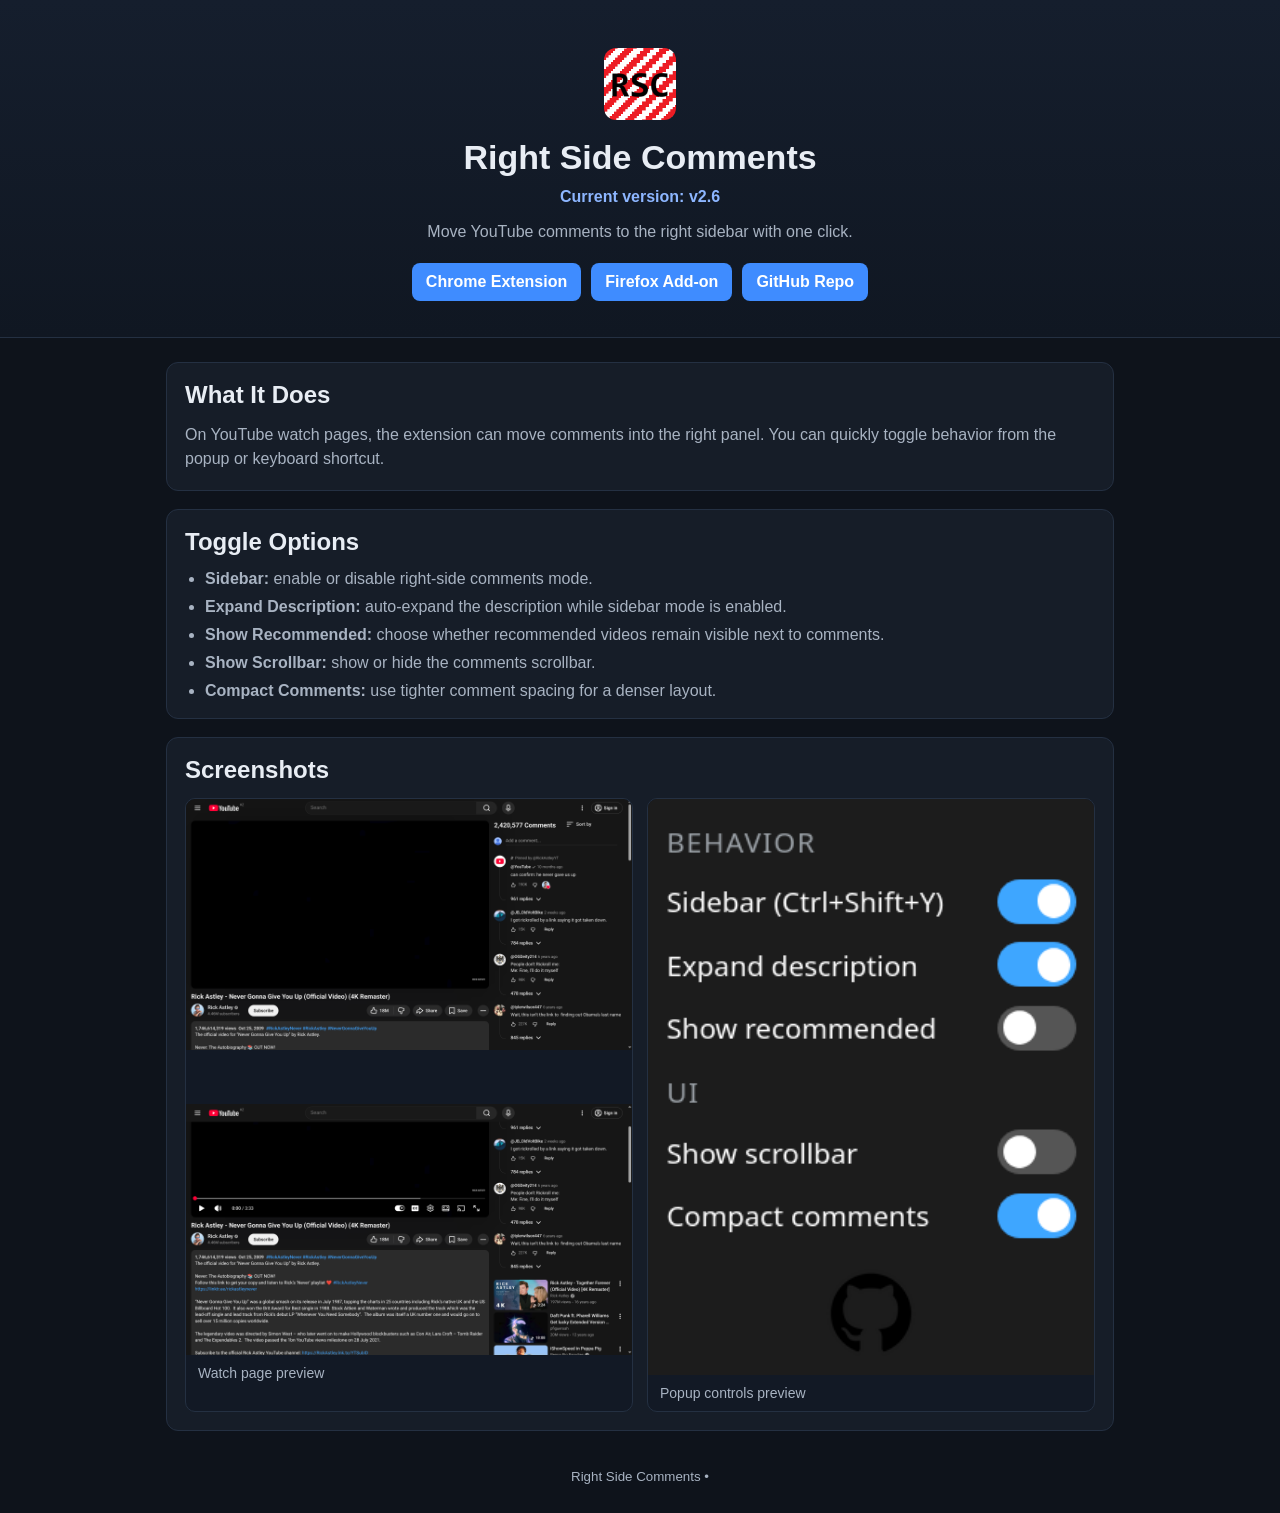
==== docs/index.html @ 1a4c7082 "basic landing page" ====
<!doctype html>
<html lang="en">
<head>
  <meta charset="utf-8" />
  <meta name="viewport" content="width=device-width, initial-scale=1" />
  <title>Right Side Comments</title>
  <meta
    name="description"
    content="Move YouTube comments to the right side with quick toggles for recommended videos, scrollbar visibility, and compact layout."
  />
  <link rel="stylesheet" href="./style.css" />
</head>
<body>
  <header class="hero">
    <img src="../icon.png" alt="Right Side Comments icon" class="logo" />
    <h1>Right Side Comments</h1>
    <p class="version">Current version: v2.6</p>
    <p>Move YouTube comments to the right sidebar with one click.</p>
    <div class="actions">
      <a href="https://chromewebstore.google.com/detail/right-side-commments/dbbdaiekbopmfbjdchgggfeabapnacnh" target="_blank" rel="noopener noreferrer">Chrome Extension</a>
      <a href="https://addons.mozilla.org/en-US/firefox/addon/right-side-comments/" target="_blank" rel="noopener noreferrer">Firefox Add-on</a>
      <a href="https://github.com/La5u/Right-Side-Comments" target="_blank" rel="noopener noreferrer">GitHub Repo</a>
    </div>
  </header>

  <main class="container">
    <section>
      <h2>What It Does</h2>
      <p>
        On YouTube watch pages, the extension can move comments into the right panel.
        You can quickly toggle behavior from the popup or keyboard shortcut.
      </p>
    </section>

    <section>
      <h2>Toggle Options</h2>
      <ul class="toggle-list">
        <li><strong>Sidebar:</strong> enable or disable right-side comments mode.</li>
        <li><strong>Expand Description:</strong> auto-expand the description while sidebar mode is enabled.</li>
        <li><strong>Show Recommended:</strong> choose whether recommended videos remain visible next to comments.</li>
        <li><strong>Show Scrollbar:</strong> show or hide the comments scrollbar.</li>
        <li><strong>Compact Comments:</strong> use tighter comment spacing for a denser layout.</li>
      </ul>
    </section>

    <section>
      <h2>Screenshots</h2>
      <div class="shots">
        <figure>
          <img src="./images/comments.png" alt="Watch page preview" />
            <br>
            <br>
            <br>
          <img src="./images/comments2.png" alt="Watch page preview2" />
          <figcaption>Watch page preview</figcaption>
        </figure>
        <figure>
          <img src="./images/popup.png" alt="Popup preview" />
          <figcaption>Popup controls preview</figcaption>
        </figure>
      </div>
    </section>
  </main>

  <footer>
    <small>Right Side Comments • <span id="year"></span></small>
  </footer>

  <script src="./script.js"></script>
</body>
</html>
---- docs/style.css ----
:root {
  --bg: #0e131b;
  --surface: #161d28;
  --text: #e8edf4;
  --muted: #a8b3c2;
  --line: #243042;
  --brand: #3f8cff;
}

* {
  box-sizing: border-box;
}

body {
  margin: 0;
  font-family: "Segoe UI", Tahoma, Geneva, Verdana, sans-serif;
  color: var(--text);
  background: var(--bg);
}

.hero {
  text-align: center;
  padding: 48px 16px 36px;
  background: linear-gradient(180deg, #151e2d 0%, #101722 100%);
  border-bottom: 1px solid var(--line);
}

.logo {
  width: 72px;
  height: 72px;
  border-radius: 12px;
}

h1 {
  margin: 14px 0 8px;
  font-size: 34px;
}

h2 {
  margin: 0 0 14px;
  font-size: 24px;
}

h3 {
  margin: 0 0 8px;
  font-size: 18px;
}

p {
  margin: 0;
  line-height: 1.55;
  color: var(--muted);
}

.version {
  margin-bottom: 10px;
  color: #8db6ff;
  font-weight: 600;
}

.actions {
  margin-top: 18px;
  display: flex;
  justify-content: center;
  flex-wrap: wrap;
  gap: 10px;
}

.actions a {
  display: inline-flex;
  align-items: center;
  justify-content: center;
  text-decoration: none;
  background: var(--brand);
  color: #fff;
  font-weight: 600;
  padding: 10px 14px;
  border-radius: 8px;
}

.actions a:hover {
  filter: brightness(0.95);
}

.container {
  max-width: 980px;
  margin: 0 auto;
  padding: 24px 16px 36px;
  display: grid;
  gap: 18px;
}

section {
  background: var(--surface);
  border: 1px solid var(--line);
  border-radius: 12px;
  padding: 18px;
}

.toggle-list {
  margin: 0;
  padding-left: 20px;
  color: var(--muted);
  display: grid;
  gap: 10px;
}

.shots {
  display: grid;
  gap: 14px;
  grid-template-columns: repeat(auto-fit, minmax(260px, 1fr));
}

figure {
  margin: 0;
  border: 1px solid var(--line);
  border-radius: 10px;
  overflow: hidden;
  background: #121925;
}

figure img {
  width: 100%;
  display: block;
}

figcaption {
  padding: 10px 12px;
  color: var(--muted);
  font-size: 14px;
}

footer {
  text-align: center;
  padding: 0 12px 28px;
  color: var(--muted);
}
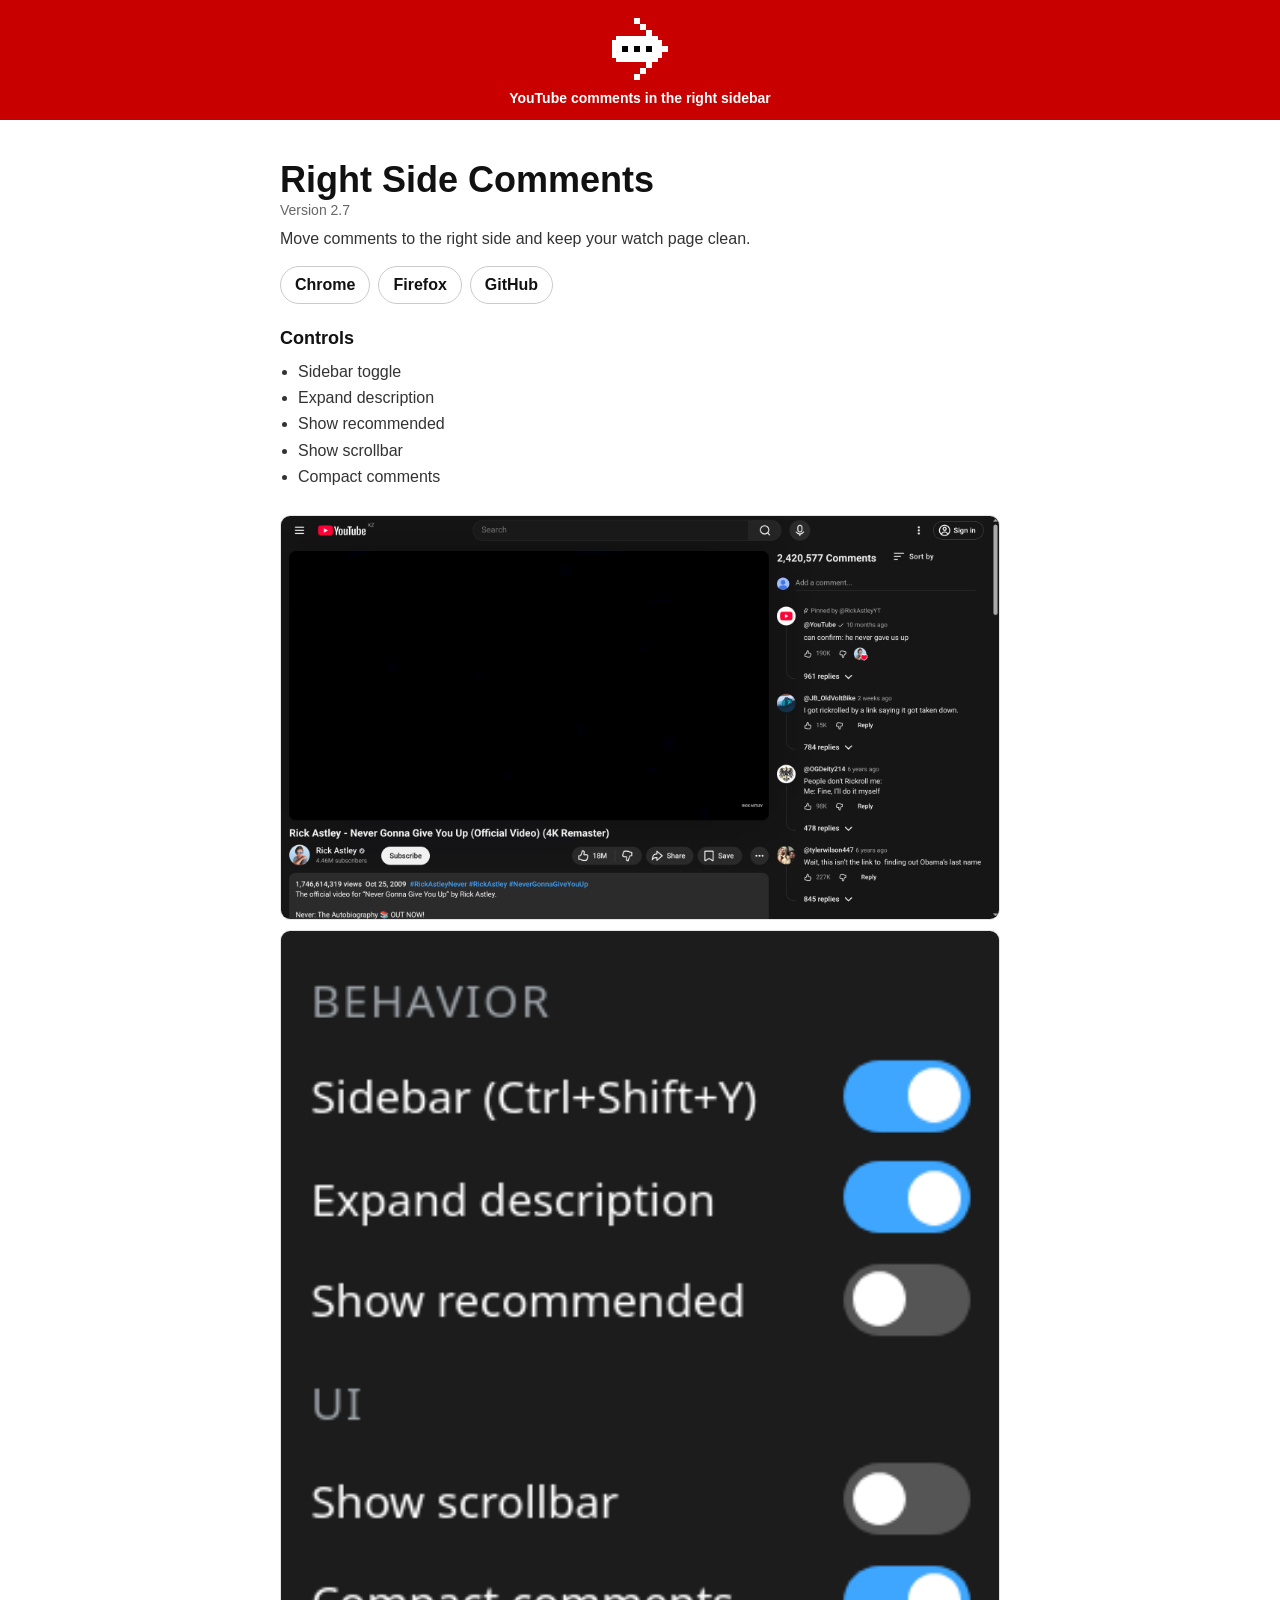
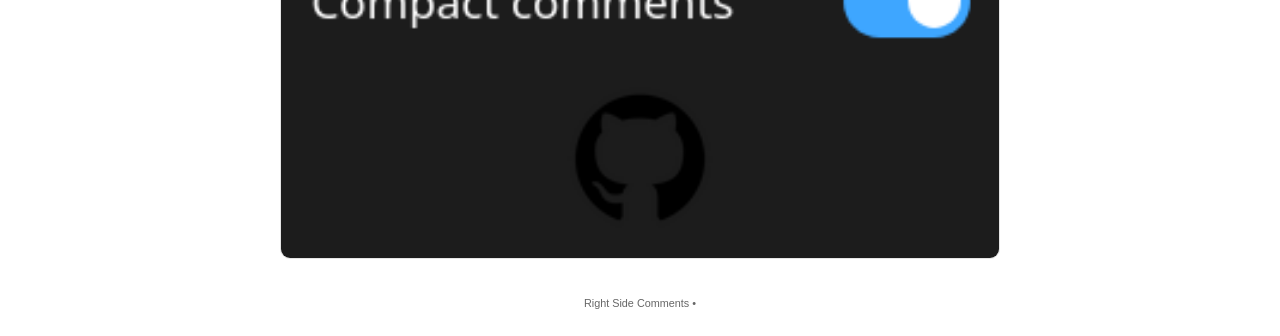
==== commit 945fd026: "updated site to be minimalistic" ====
--- a/docs/index.html
+++ b/docs/index.html
@@ -10,55 +10,37 @@
   />
   <link rel="stylesheet" href="./style.css" />
 </head>
-<body>
-  <header class="hero">
-    <img src="../icon.png" alt="Right Side Comments icon" class="logo" />
-    <h1>Right Side Comments</h1>
-    <p class="version">Current version: v2.6</p>
-    <p>Move YouTube comments to the right sidebar with one click.</p>
-    <div class="actions">
-      <a href="https://chromewebstore.google.com/detail/right-side-commments/dbbdaiekbopmfbjdchgggfeabapnacnh" target="_blank" rel="noopener noreferrer">Chrome Extension</a>
-      <a href="https://addons.mozilla.org/en-US/firefox/addon/right-side-comments/" target="_blank" rel="noopener noreferrer">Firefox Add-on</a>
-      <a href="https://github.com/La5u/Right-Side-Comments" target="_blank" rel="noopener noreferrer">GitHub Repo</a>
-    </div>
+  <body>
+  <header class="banner">
+    <img src="../icon128.png" alt="Right Side Comments icon" class="logo" />
+    <p>YouTube comments in the right sidebar</p>
   </header>
 
   <main class="container">
-    <section>
-      <h2>What It Does</h2>
-      <p>
-        On YouTube watch pages, the extension can move comments into the right panel.
-        You can quickly toggle behavior from the popup or keyboard shortcut.
-      </p>
-    </section>
+    <h1>Right Side Comments</h1>
+    <p class="version">Version 2.7</p>
+    <p class="lead">Move comments to the right side and keep your watch page clean.</p>
+
+    <div class="actions">
+      <a href="https://chromewebstore.google.com/detail/right-side-commments/dbbdaiekbopmfbjdchgggfeabapnacnh" target="_blank" rel="noopener noreferrer">Chrome</a>
+      <a href="https://addons.mozilla.org/en-US/firefox/addon/right-side-comments/" target="_blank" rel="noopener noreferrer">Firefox</a>
+      <a href="https://github.com/La5u/Right-Side-Comments" target="_blank" rel="noopener noreferrer">GitHub</a>
+    </div>
 
     <section>
-      <h2>Toggle Options</h2>
-      <ul class="toggle-list">
-        <li><strong>Sidebar:</strong> enable or disable right-side comments mode.</li>
-        <li><strong>Expand Description:</strong> auto-expand the description while sidebar mode is enabled.</li>
-        <li><strong>Show Recommended:</strong> choose whether recommended videos remain visible next to comments.</li>
-        <li><strong>Show Scrollbar:</strong> show or hide the comments scrollbar.</li>
-        <li><strong>Compact Comments:</strong> use tighter comment spacing for a denser layout.</li>
+      <h2>Controls</h2>
+      <ul>
+        <li>Sidebar toggle</li>
+        <li>Expand description</li>
+        <li>Show recommended</li>
+        <li>Show scrollbar</li>
+        <li>Compact comments</li>
       </ul>
     </section>
 
-    <section>
-      <h2>Screenshots</h2>
-      <div class="shots">
-        <figure>
-          <img src="./images/comments.png" alt="Watch page preview" />
-            <br>
-            <br>
-            <br>
-          <img src="./images/comments2.png" alt="Watch page preview2" />
-          <figcaption>Watch page preview</figcaption>
-        </figure>
-        <figure>
-          <img src="./images/popup.png" alt="Popup preview" />
-          <figcaption>Popup controls preview</figcaption>
-        </figure>
-      </div>
+    <section class="shots">
+      <img src="./images/comments.png" alt="Comments on the right" />
+      <img src="./images/popup.png" alt="Popup controls" />
     </section>
   </main>
 
--- a/docs/style.css
+++ b/docs/style.css
@@ -1,137 +1,114 @@
-:root {
-  --bg: #0e131b;
-  --surface: #161d28;
-  --text: #e8edf4;
-  --muted: #a8b3c2;
-  --line: #243042;
-  --brand: #3f8cff;
-}
-
 * {
   box-sizing: border-box;
 }
 
 body {
   margin: 0;
-  font-family: "Segoe UI", Tahoma, Geneva, Verdana, sans-serif;
-  color: var(--text);
-  background: var(--bg);
+  font-family: -apple-system, BlinkMacSystemFont, "Segoe UI", Helvetica, Arial, sans-serif;
+  color: #111;
+  background: #fff;
 }
 
-.hero {
+.banner {
+  background: #c80000;
+  color: #fff;
   text-align: center;
-  padding: 48px 16px 36px;
-  background: linear-gradient(180deg, #151e2d 0%, #101722 100%);
-  border-bottom: 1px solid var(--line);
+  padding: 18px 16px 14px;
+  font-size: 14px;
+  font-weight: 600;
+}
+
+.banner p {
+  margin: 8px 0 0;
+}
+
+.container {
+  max-width: 760px;
+  margin: 0 auto;
+  padding: 26px 20px 36px;
 }
 
 .logo {
-  width: 72px;
-  height: 72px;
-  border-radius: 12px;
+  width: 64px;
+  height: 64px;
+  border-radius: 14px;
+  display: block;
+  margin: 0 auto;
 }
 
 h1 {
-  margin: 14px 0 8px;
-  font-size: 34px;
-}
-
-h2 {
-  margin: 0 0 14px;
-  font-size: 24px;
-}
-
-h3 {
-  margin: 0 0 8px;
-  font-size: 18px;
-}
-
-p {
-  margin: 0;
-  line-height: 1.55;
-  color: var(--muted);
+  margin: 14px 0 2px;
+  font-size: 36px;
+  line-height: 1.1;
 }
 
 .version {
-  margin-bottom: 10px;
-  color: #8db6ff;
-  font-weight: 600;
+  margin: 0;
+  color: #666;
+  font-size: 14px;
+}
+
+.lead {
+  margin: 12px 0 0;
+  color: #333;
+  max-width: 560px;
 }
 
 .actions {
   margin-top: 18px;
   display: flex;
-  justify-content: center;
   flex-wrap: wrap;
-  gap: 10px;
+  gap: 8px;
 }
 
 .actions a {
-  display: inline-flex;
-  align-items: center;
-  justify-content: center;
+  border: 1px solid #cbcbcb;
+  border-radius: 999px;
+  padding: 9px 14px;
   text-decoration: none;
-  background: var(--brand);
-  color: #fff;
+  color: #111;
   font-weight: 600;
-  padding: 10px 14px;
-  border-radius: 8px;
+  background: #fff;
+  transition: border-color 0.16s ease, color 0.16s ease, transform 0.16s ease;
 }
 
 .actions a:hover {
-  filter: brightness(0.95);
-}
-
-.container {
-  max-width: 980px;
-  margin: 0 auto;
-  padding: 24px 16px 36px;
-  display: grid;
-  gap: 18px;
+  border-color: #c80000;
+  color: #c80000;
+  transform: translateY(-1px);
 }
 
 section {
-  background: var(--surface);
-  border: 1px solid var(--line);
-  border-radius: 12px;
-  padding: 18px;
+  margin-top: 24px;
 }
 
-.toggle-list {
+h2 {
+  margin: 0 0 10px;
+  font-size: 18px;
+}
+
+ul {
   margin: 0;
-  padding-left: 20px;
-  color: var(--muted);
+  padding-left: 18px;
+  color: #333;
+  line-height: 1.65;
+}
+
+.shots {
   display: grid;
   gap: 10px;
 }
 
-.shots {
-  display: grid;
-  gap: 14px;
-  grid-template-columns: repeat(auto-fit, minmax(260px, 1fr));
-}
-
-figure {
-  margin: 0;
-  border: 1px solid var(--line);
+.shots img {
+  width: 100%;
+  border: 1px solid #e4e4e4;
   border-radius: 10px;
-  overflow: hidden;
-  background: #121925;
-}
-
-figure img {
-  width: 100%;
   display: block;
-}
-
-figcaption {
-  padding: 10px 12px;
-  color: var(--muted);
-  font-size: 14px;
 }
 
 footer {
   text-align: center;
-  padding: 0 12px 28px;
-  color: var(--muted);
+  color: #666;
+  padding: 0 16px 26px;
+  font-size: 13px;
 }
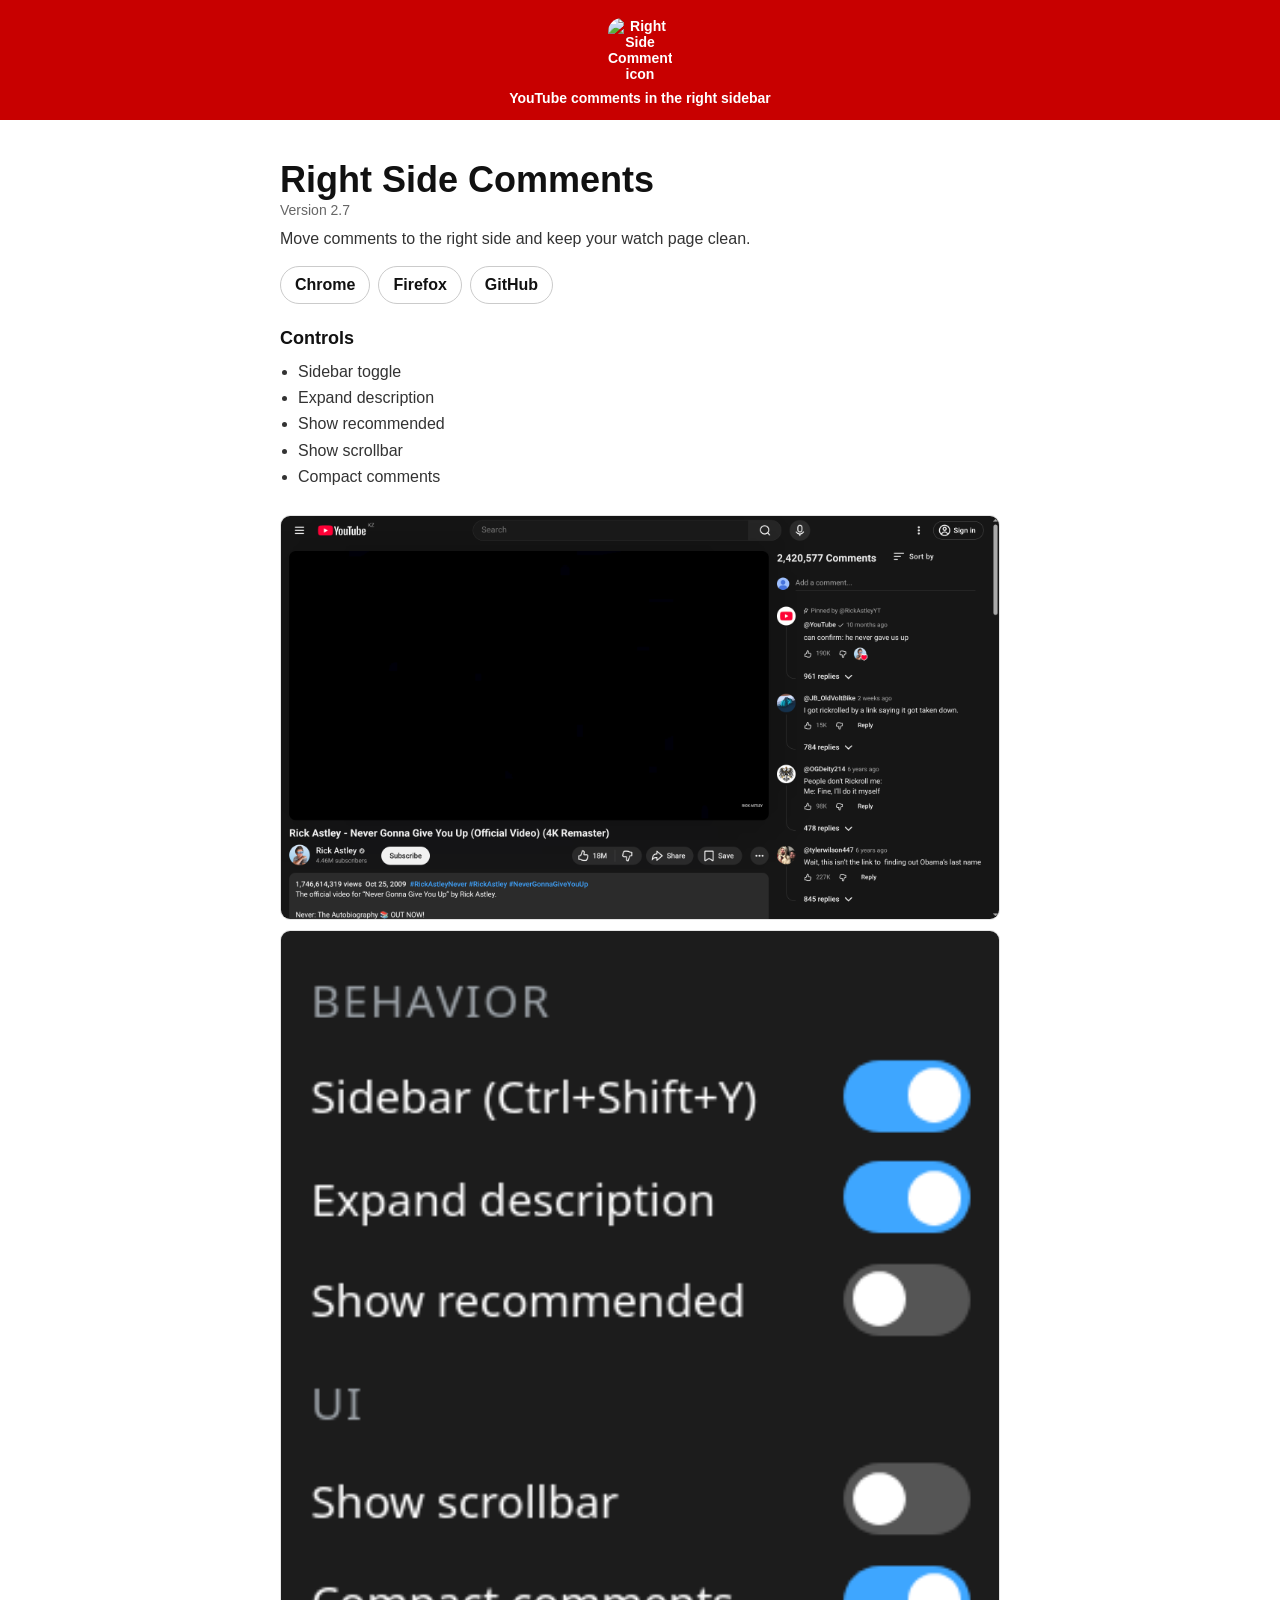
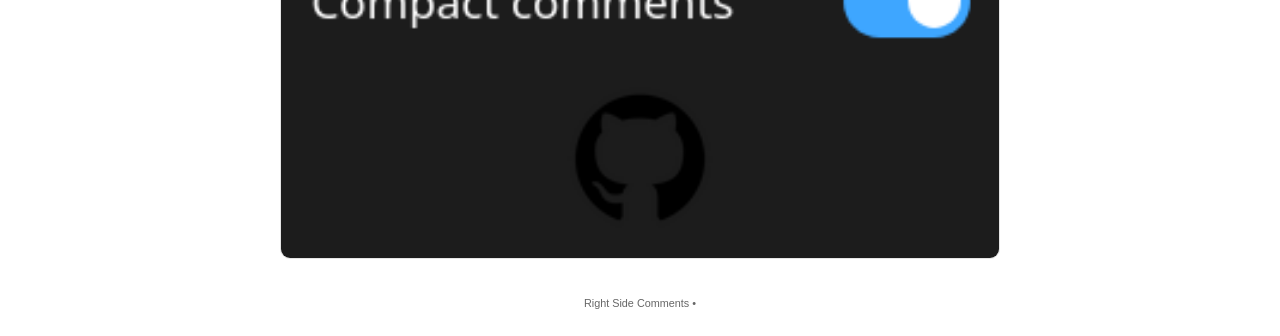
==== commit 9a7615e2: "hotfix: icon not showing on site" ====
--- a/docs/index.html
+++ b/docs/index.html
@@ -12,7 +12,7 @@
 </head>
   <body>
   <header class="banner">
-    <img src="../icon128.png" alt="Right Side Comments icon" class="logo" />
+    <img src="icon128.png" alt="Right Side Comments icon" class="logo" />
     <p>YouTube comments in the right sidebar</p>
   </header>
 
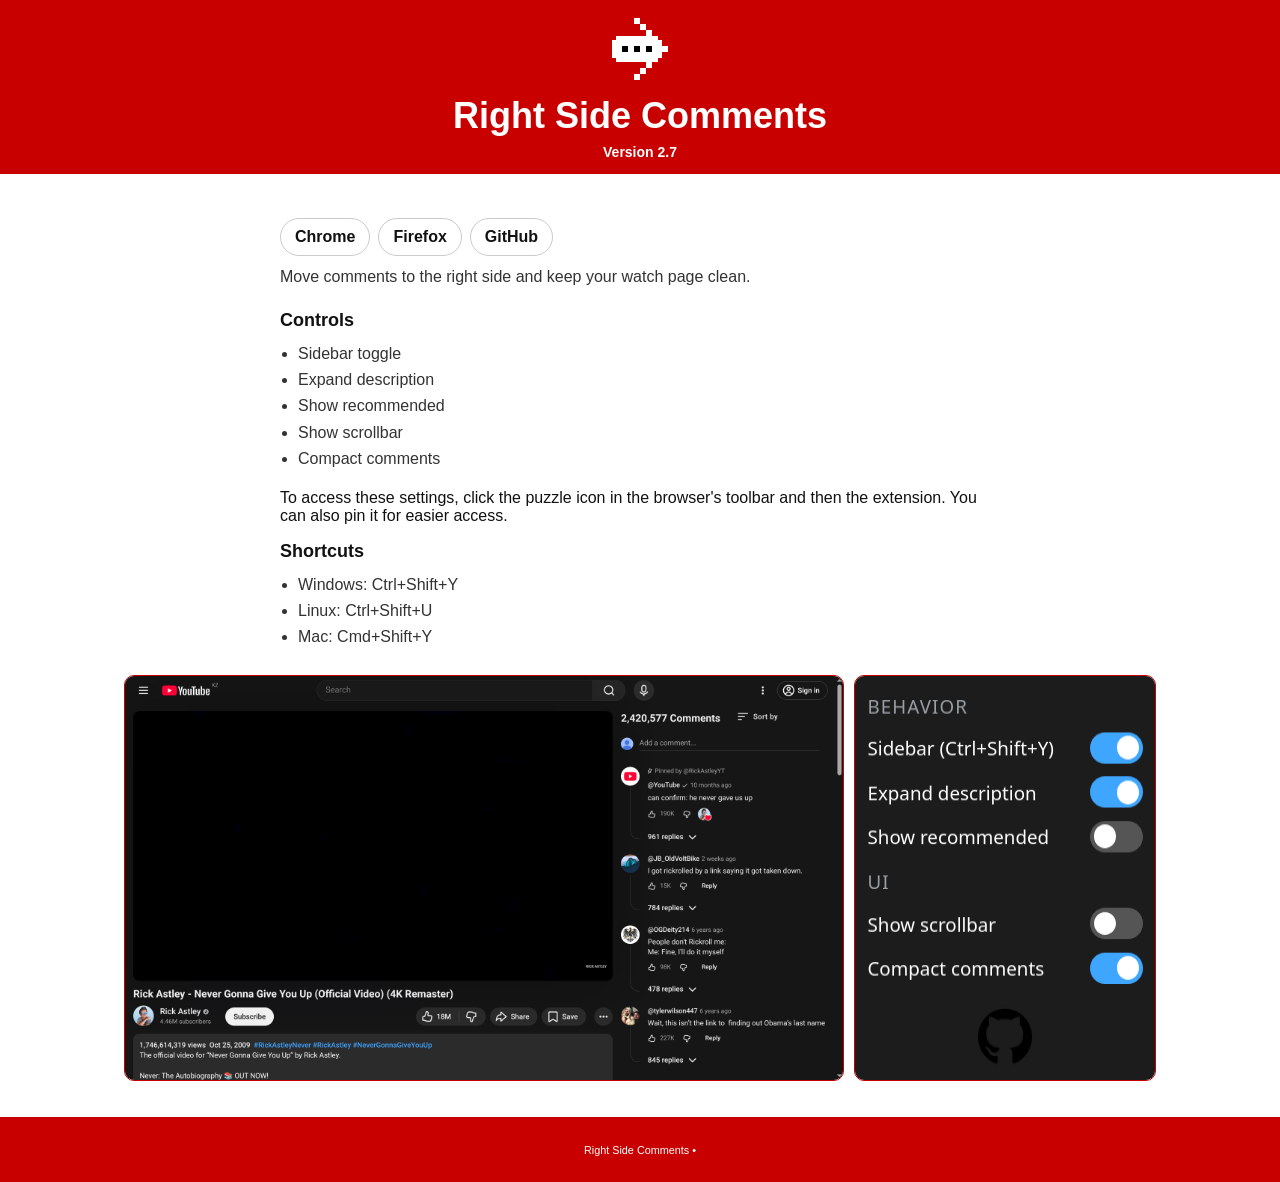
==== commit 607d847a: "better landing page" ====
--- a/docs/index.html
+++ b/docs/index.html
@@ -13,19 +13,20 @@
   <body>
   <header class="banner">
     <img src="icon128.png" alt="Right Side Comments icon" class="logo" />
-    <p>YouTube comments in the right sidebar</p>
+    <h1>Right Side Comments</h1>
+    <p class="version">Version 2.7</p>
   </header>
 
   <main class="container">
-    <h1>Right Side Comments</h1>
-    <p class="version">Version 2.7</p>
-    <p class="lead">Move comments to the right side and keep your watch page clean.</p>
-
+    
+    
     <div class="actions">
       <a href="https://chromewebstore.google.com/detail/right-side-commments/dbbdaiekbopmfbjdchgggfeabapnacnh" target="_blank" rel="noopener noreferrer">Chrome</a>
       <a href="https://addons.mozilla.org/en-US/firefox/addon/right-side-comments/" target="_blank" rel="noopener noreferrer">Firefox</a>
       <a href="https://github.com/La5u/Right-Side-Comments" target="_blank" rel="noopener noreferrer">GitHub</a>
     </div>
+    <p class="lead">Move comments to the right side and keep your watch page clean.</p>
+
 
     <section>
       <h2>Controls</h2>
@@ -36,7 +37,15 @@
         <li>Show scrollbar</li>
         <li>Compact comments</li>
       </ul>
+      <p>To access these settings, click the puzzle icon in the browser's toolbar and then the extension. You can also pin it for easier access.</p>
+      <h2>Shortcuts</h2>
+      <ul>
+        <li>Windows: Ctrl+Shift+Y</li>
+        <li>Linux: Ctrl+Shift+U</li>
+        <li>Mac: Cmd+Shift+Y</li>
+      </ul>
     </section>
+    
 
     <section class="shots">
       <img src="./images/comments.png" alt="Comments on the right" />
--- a/docs/style.css
+++ b/docs/style.css
@@ -44,7 +44,7 @@
 
 .version {
   margin: 0;
-  color: #666;
+
   font-size: 14px;
 }
 
@@ -95,20 +95,22 @@
 }
 
 .shots {
-  display: grid;
+  justify-content:center;
+  display: flex;
   gap: 10px;
 }
 
 .shots img {
-  width: 100%;
-  border: 1px solid #e4e4e4;
+  max-width: 100%;
+  border: 1px solid #c80000;
   border-radius: 10px;
-  display: block;
+ 
 }
 
 footer {
   text-align: center;
-  color: #666;
-  padding: 0 16px 26px;
-  font-size: 13px;
+  color: #fff;
+  background: #c80000;
+    font-size: 13px;
+    padding: 25px 0px;
 }
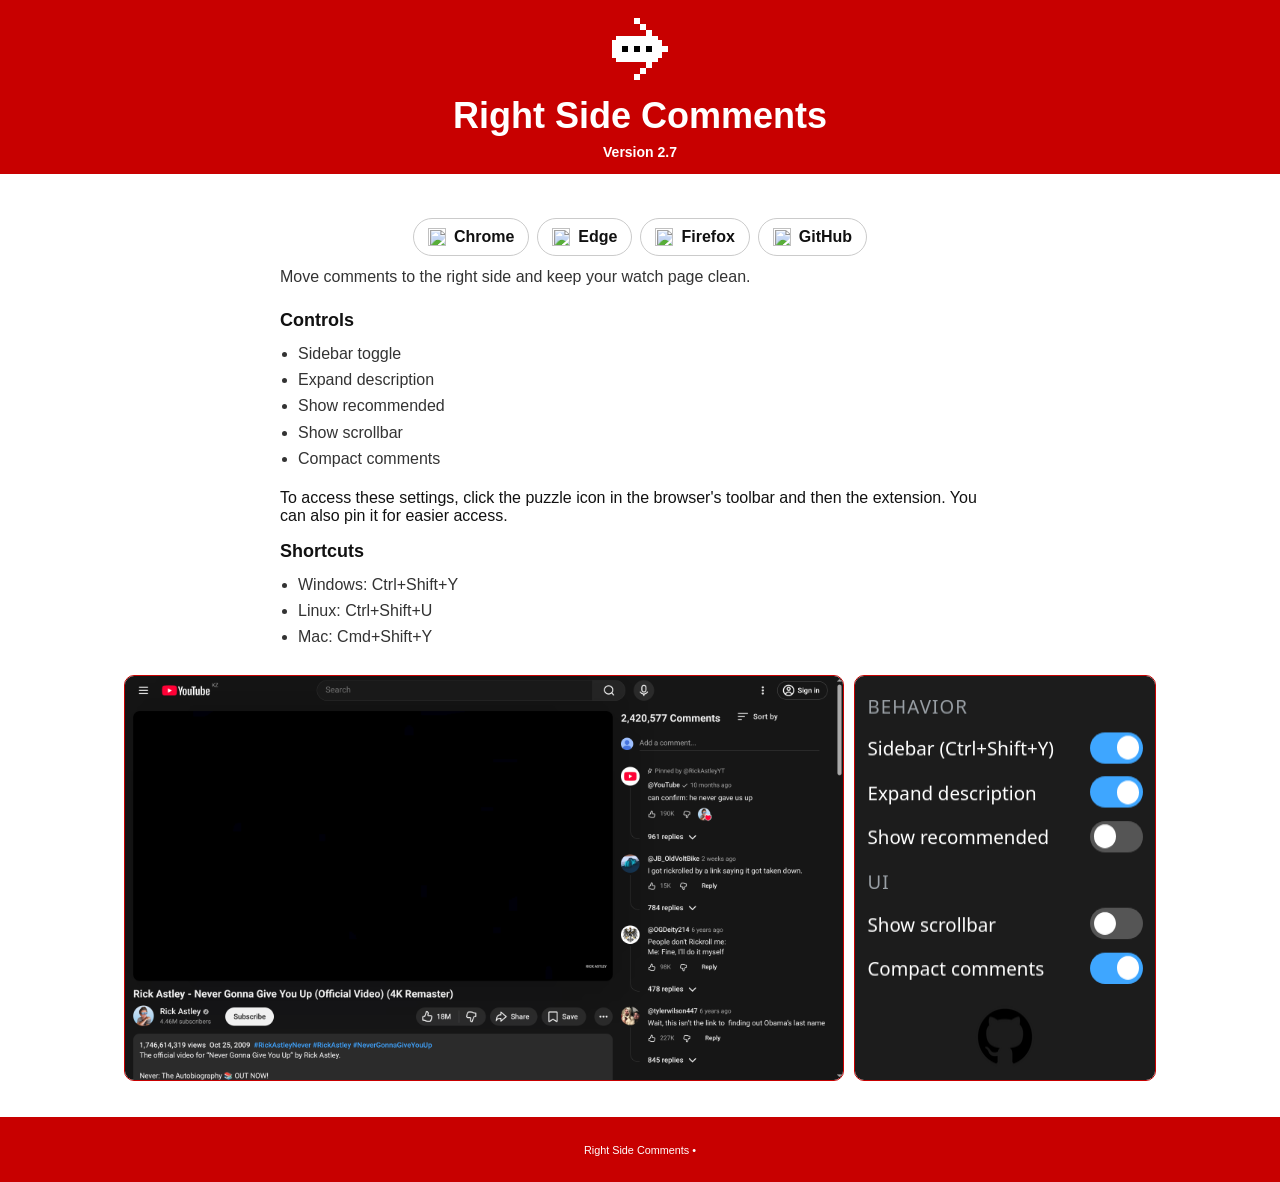
==== commit ca86639f: "centered buttons with new icons" ====
--- a/docs/index.html
+++ b/docs/index.html
@@ -8,6 +8,8 @@
     name="description"
     content="Move YouTube comments to the right side with quick toggles for recommended videos, scrollbar visibility, and compact layout."
   />
+  <link rel="icon" type="image/png" href="./icon128.png" />
+  <link rel="apple-touch-icon" href="./icon128.png" />
   <link rel="stylesheet" href="./style.css" />
 </head>
   <body>
@@ -21,9 +23,22 @@
     
     
     <div class="actions">
-      <a href="https://chromewebstore.google.com/detail/right-side-commments/dbbdaiekbopmfbjdchgggfeabapnacnh" target="_blank" rel="noopener noreferrer">Chrome</a>
-      <a href="https://addons.mozilla.org/en-US/firefox/addon/right-side-comments/" target="_blank" rel="noopener noreferrer">Firefox</a>
-      <a href="https://github.com/La5u/Right-Side-Comments" target="_blank" rel="noopener noreferrer">GitHub</a>
+      <a href="https://chromewebstore.google.com/detail/right-side-commments/dbbdaiekbopmfbjdchgggfeabapnacnh" target="_blank" rel="noopener noreferrer" aria-label="Install from Chrome Web Store">
+        <img class="browser-icon-img" src="https://cdn.simpleicons.org/googlechrome" alt="" aria-hidden="true" />
+        <span>Chrome</span>
+      </a>
+      <a href="https://microsoftedge.microsoft.com/addons/detail/ijamadlnojogehkdlgpgmhohcffpofld" target="_blank" rel="noopener noreferrer" aria-label="Install from Microsoft Edge Add-ons">
+        <img class="browser-icon-img" src="https://upload.wikimedia.org/wikipedia/commons/thumb/9/98/Microsoft_Edge_logo_%282019%29.svg/250px-Microsoft_Edge_logo_%282019%29.svg.png" alt="" aria-hidden="true" />
+        <span>Edge</span>
+      </a>
+      <a href="https://addons.mozilla.org/en-US/firefox/addon/right-side-comments/" target="_blank" rel="noopener noreferrer" aria-label="Install from Firefox Add-ons">
+        <img class="browser-icon-img" src="https://cdn.simpleicons.org/firefoxbrowser" alt="" aria-hidden="true" />
+        <span>Firefox</span>
+      </a>
+      <a href="https://github.com/La5u/Right-Side-Comments" target="_blank" rel="noopener noreferrer">
+        <img class="browser-icon-img" src="https://simpleicons.org/icons/github.svg" alt="" aria-hidden="true"/> 
+        <span>GitHub</span>
+      </a>
     </div>
     <p class="lead">Move comments to the right side and keep your watch page clean.</p>
 
--- a/docs/style.css
+++ b/docs/style.css
@@ -59,6 +59,7 @@
   display: flex;
   flex-wrap: wrap;
   gap: 8px;
+  justify-content: center;
 }
 
 .actions a {
@@ -70,12 +71,22 @@
   font-weight: 600;
   background: #fff;
   transition: border-color 0.16s ease, color 0.16s ease, transform 0.16s ease;
+  display: inline-flex;
+  align-items: center;
+  gap: 8px;
 }
 
 .actions a:hover {
   border-color: #c80000;
   color: #c80000;
   transform: translateY(-1px);
+}
+
+.browser-icon-img {
+  width: 18px;
+  height: 18px;
+  display: block;
+  flex-shrink: 0;
 }
 
 section {
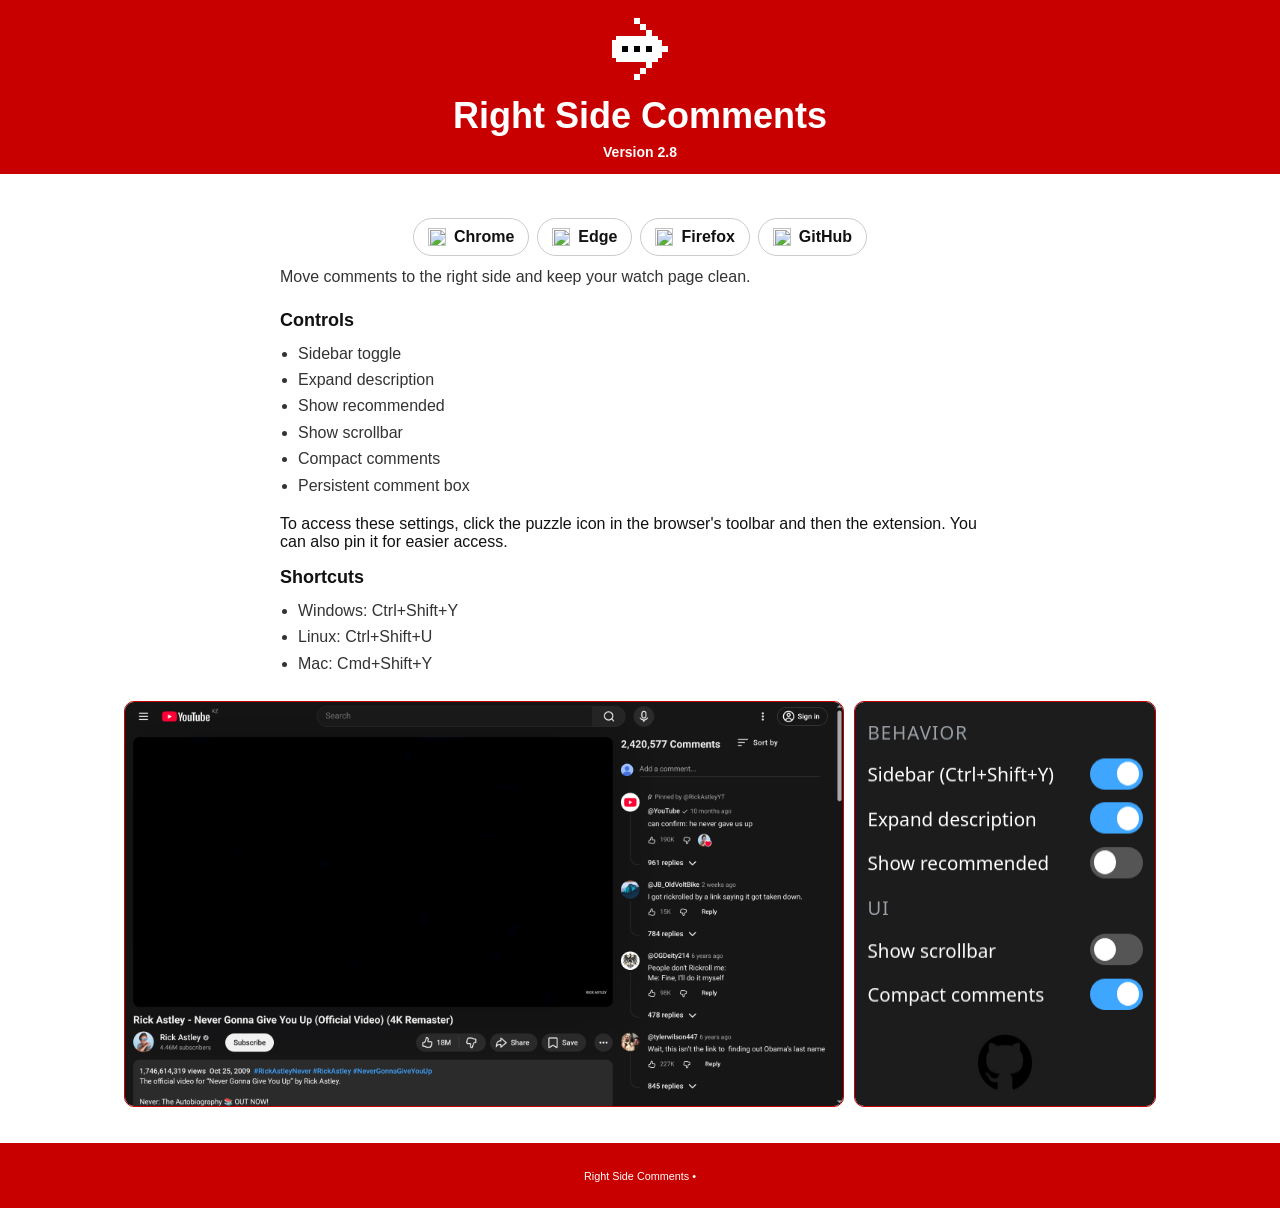
==== commit 31bb9245: "organized images, updated docs site" ====
--- a/docs/index.html
+++ b/docs/index.html
@@ -6,17 +6,17 @@
   <title>Right Side Comments</title>
   <meta
     name="description"
-    content="Move YouTube comments to the right side with quick toggles for recommended videos, scrollbar visibility, and compact layout."
+    content="Move YouTube comments to the right side with quick toggles for recommended videos, scrollbar visibility, compact layout, and a persistent comment box."
   />
-  <link rel="icon" type="image/png" href="./icon128.png" />
-  <link rel="apple-touch-icon" href="./icon128.png" />
+  <link rel="icon" type="image/png" href="./assets/icon128.png" />
+  <link rel="apple-touch-icon" href="./assets/icon128.png" />
   <link rel="stylesheet" href="./style.css" />
 </head>
   <body>
   <header class="banner">
-    <img src="icon128.png" alt="Right Side Comments icon" class="logo" />
+    <img src="./assets/icon128.png" alt="Right Side Comments icon" class="logo" />
     <h1>Right Side Comments</h1>
-    <p class="version">Version 2.7</p>
+    <p class="version">Version 2.8</p>
   </header>
 
   <main class="container">
@@ -51,6 +51,7 @@
         <li>Show recommended</li>
         <li>Show scrollbar</li>
         <li>Compact comments</li>
+        <li>Persistent comment box</li>
       </ul>
       <p>To access these settings, click the puzzle icon in the browser's toolbar and then the extension. You can also pin it for easier access.</p>
       <h2>Shortcuts</h2>
@@ -63,8 +64,8 @@
     
 
     <section class="shots">
-      <img src="./images/comments.png" alt="Comments on the right" />
-      <img src="./images/popup.png" alt="Popup controls" />
+      <img src="./assets/images/comments.png" alt="Comments on the right" />
+      <img src="./assets/images/popup.png" alt="Popup controls" />
     </section>
   </main>
 
